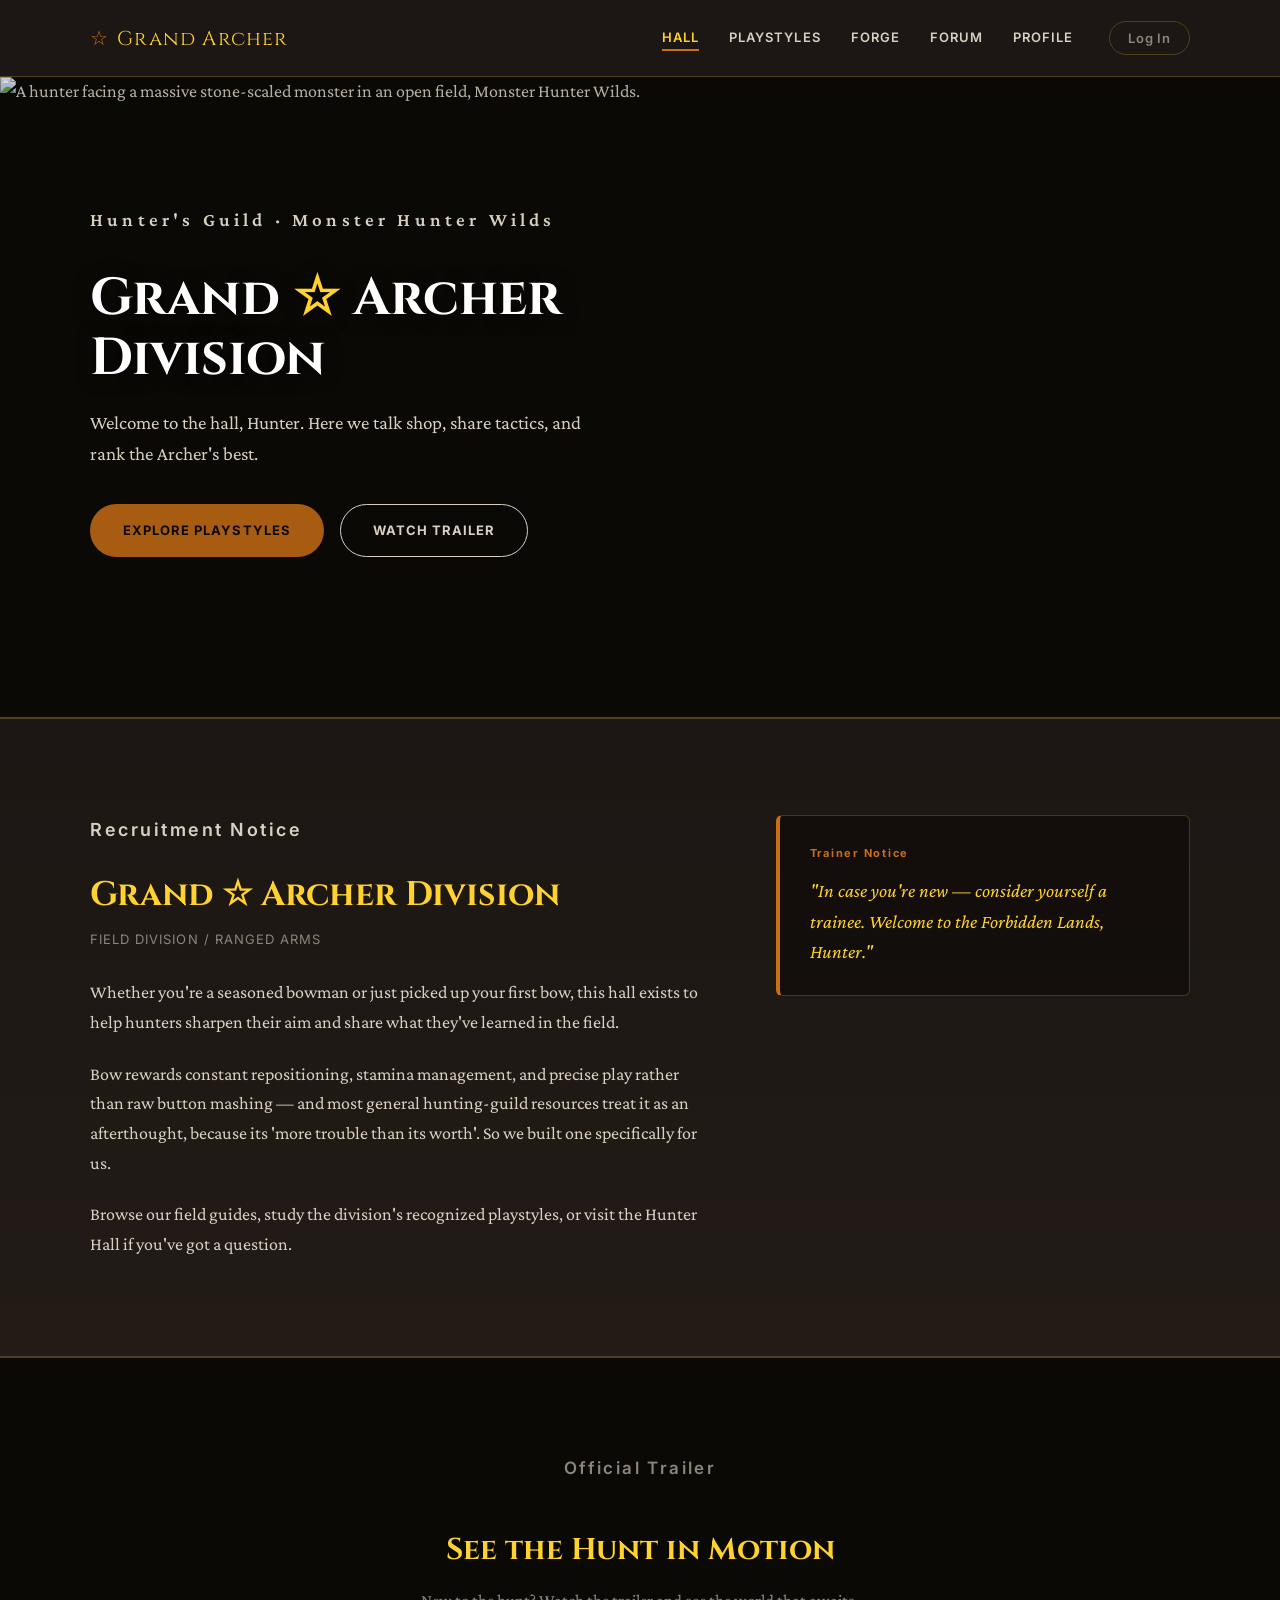
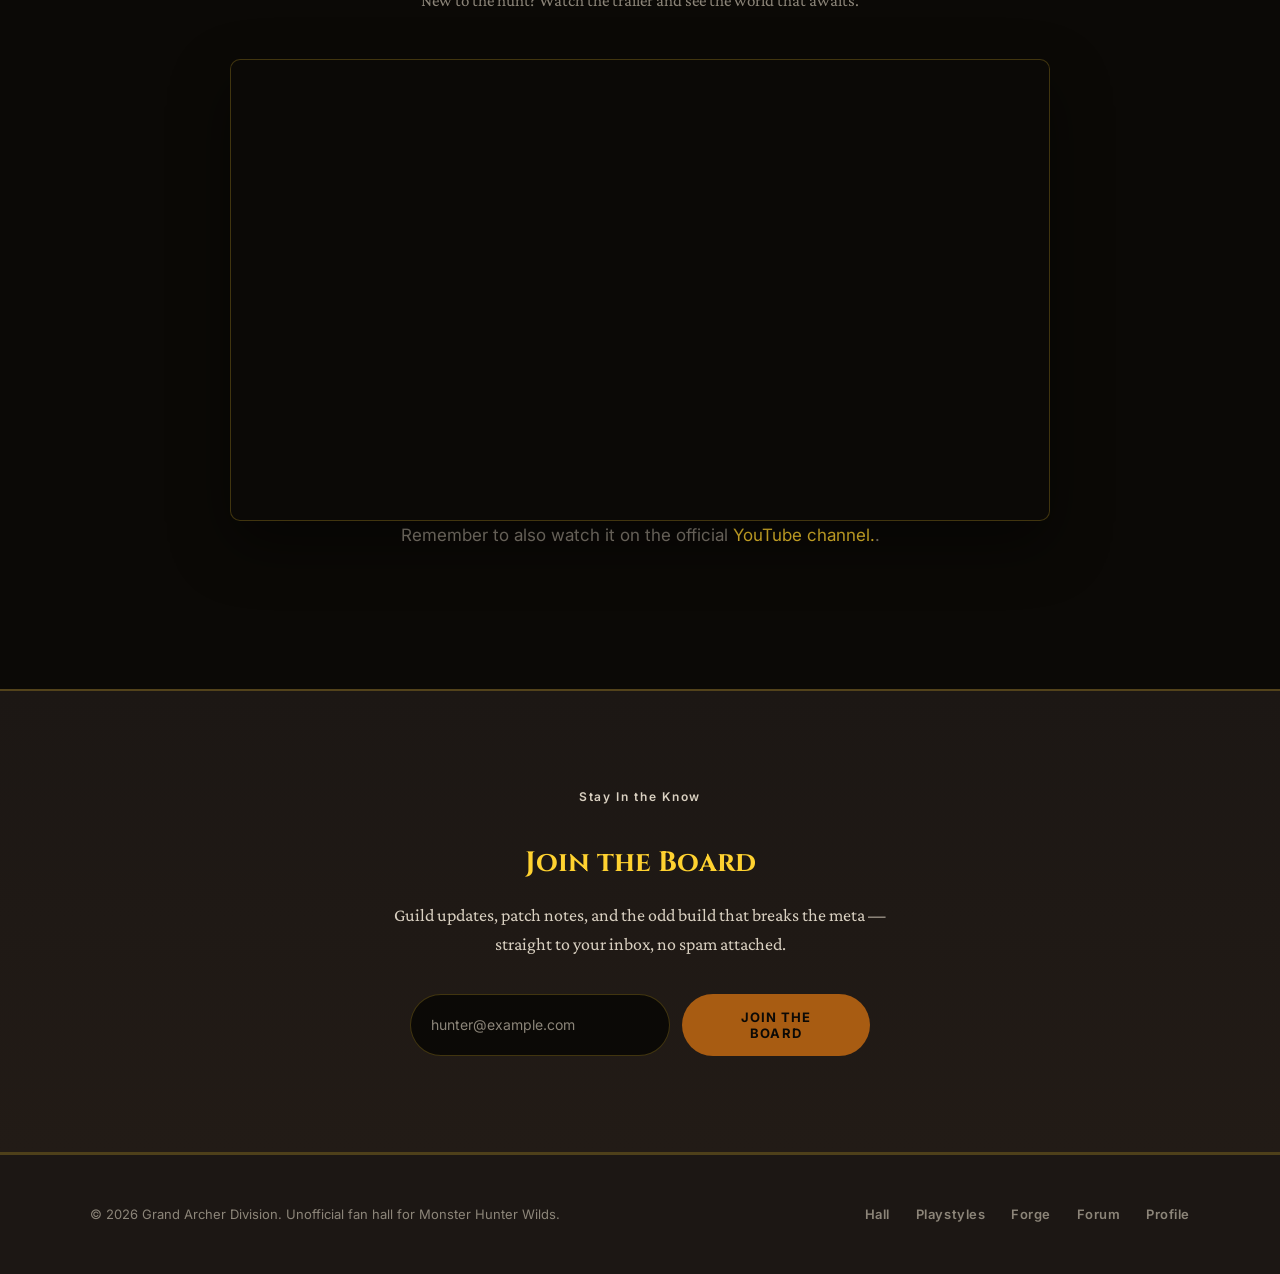
==== index.html @ 01933fce "Rename GrandArcher-Index.html to index.html" ====
<!DOCTYPE html>
<html lang="en">
<head>
<meta charset="UTF-8">
<meta name="viewport" content="width=device-width, initial-scale=1">
<title>Grand ☆ Archer Division — Missing? We don't do that here.</title>
<meta name="description" content="An unofficial hall for Bow users and ranged hunters in Monster Hunter Wilds — playstyles, builds, and a forum built around one weapon.">
<link rel="icon" type="image/svg+xml" href="Imgs/favicon.svg">
<meta name="referrer" content="strict-origin-when-cross-origin" />
<link rel="preconnect" href="https://fonts.googleapis.com">
<link rel="preconnect" href="https://fonts.gstatic.com" crossorigin>
<link href="https://fonts.googleapis.com/css2?family=Cinzel:wght@500;600&family=Crimson+Pro:ital,wght@0,400;0,500;1,400&family=Inter:wght@400;600;700&display=swap" rel="stylesheet">

<link rel="stylesheet" href="css/style.css">
</head>
<body>

<header class="site-header">
  <div class="wrap">
    <a href="GrandArcher-Index.html" class="wordmark"><span class="mark">☆</span> Grand Archer</a>
    <nav class="main-nav" aria-label="Primary">
      <ul>
        <li><a href="GrandArcher-Index.html" class="active">Hall</a></li>
        <li><a href="GrandArcher-Playstyles.html">Playstyles</a></li>
        <li><a href="GrandArcher-Forge.html">Forge</a></li>
        <li><a href="GrandArcher-Forum.html">Forum</a></li>
        <li><a href="GrandArcher-Profile.html">Profile</a></li>

      </ul>
      <a href="#" class="nav-login">Log In</a>
    </nav>
    <button class="nav-toggle" id="nav-toggle" type="button" aria-label="Toggle menu" aria-expanded="false">
      <span></span><span></span><span></span>
    </button>
  </div>
</header>

<main>

  <!-- Hero -->
  <section class="hero" aria-label="Welcome">
    <div class="hero-media">
      <img src="imgs/LandingHero.png" alt="A hunter facing a massive stone-scaled monster in an open field, Monster Hunter Wilds.">
    </div>
    <div class="hero-content">
      <div class="wrap">
        <p class="hero-eyebrow">Hunter's Guild &middot; Monster Hunter Wilds</p>
        <h1>Grand <span class="accent">☆</span> Archer Division</h1>
        <p>Welcome to the hall, Hunter. Here we talk shop, share tactics, and rank the Archer's best.</p>
        <div class="hero-actions">
          <a href="GrandArcher-Playstyles.html" class="btn btn-primary">Explore Playstyles</a>
          <a href="#trailer" class="btn btn-outline">Watch Trailer</a>
        </div>
      </div>
    </div>
  </section>

  <!-- Recruitment / About -->
  <section class="section-charcoal">
    <div class="wrap about-grid">
      <div>
        <p class="section-tag">Recruitment Notice</p>
        <h2>Grand ☆ Archer Division</h2>
        <p class="subtitle">Field Division / Ranged Arms</p>
        <p>Whether you're a seasoned bowman or just picked up your first bow, this hall exists to help hunters sharpen their aim and share what they've learned in the field.</p>
        <p>Bow rewards constant repositioning, stamina management, and precise play rather than raw button mashing — and most general hunting-guild resources treat it as an afterthought, because its 'more trouble than its worth'. So we built one specifically for us.</p>
        <p>Browse our field guides, study the division's recognized playstyles, or visit the Hunter Hall if you've got a question.</p>
      </div>
      <aside class="notice-card">
        <p class="notice-label">Trainer Notice</p>
        <blockquote>"In case you're new — consider yourself a trainee. Welcome to the Forbidden Lands, Hunter."</blockquote>
      </aside>
    </div>
  </section>

  <!-- Official Trailer -->
  <section class="trailer" id="trailer">
    <div class="wrap">
      <p class="section-tag">Official Trailer</p>
      <h2>See the Hunt in Motion</h2>
      <p>New to the hunt? Watch the trailer and see the world that awaits.</p>
      <div class="trailer-frame">
        <iframe class="trailer-frame__iframe" width="560" height="315" 
        src="https://www.youtube.com/embed/a_wNFT4j6qI?si=RevvcqaF2_ruIIYh" 
        title="YouTube video player" 
        frameborder="0" 
        allow="accelerometer; 
        autoplay; 
        clipboard-write; 
        encrypted-media; 
        gyroscope; 
        picture-in-picture; 
        web-share" 
        referrerpolicy="strict-origin-when-cross-origin" 
        allowfullscreen></iframe>
      </div>
      <p class="trailer-caption">Remember to also watch it on the official <a href="https://youtu.be/a_wNFT4j6qI" target="_blank" rel="noreferrer">YouTube channel.</a>.</p>
    </div>
  </section>

  <!-- Newsletter -->
  <section class="section-charcoal newsletter">
    <div class="wrap">
      <p class="section-tag">Stay In the Know</p>
      <h2>Join the Board</h2>
      <p>Guild updates, patch notes, and the odd build that breaks the meta — straight to your inbox, no spam attached.</p>
      <form class="newsletter-form" action="#" method="post">
        <label for="newsletter-email" class="visually-hidden">Email address</label>
        <input type="email" id="newsletter-email" name="email" placeholder="hunter@example.com" required>
        <button type="submit" class="btn btn-primary">Join the Board</button>
      </form>
    </div>
  </section>

</main>

<footer class="site-footer">
  <div class="wrap">
    <p>&copy; 2026 Grand Archer Division. Unofficial fan hall for Monster Hunter Wilds.</p>
    <ul class="footer-links">
      <li><a href="GrandArcher-Index.html">Hall</a></li>
      <li><a href="GrandArcher-Playstyles.html">Playstyles</a></li>
      <li><a href="GrandArcher-Forge.html">Forge</a></li>
      <li><a href="GrandArcher-Forum.html">Forum</a></li>
      <li><a href="GrandArcher-Profile.html">Profile</a></li>

    </ul>
  </div>
</footer>

<script src="js/auth.js"></script>
<script src="js/nav.js"></script>

</body>
</html>
---- css/style.css ----
/* Grand Archer Division — style.css Landing page, desktop viewport only. Palette + type per project style guide (Cinzel / Inter / Crimson Pro). */

:root {
  --void: #0B0906;
  --charcoal: #1C1714;
  --charcoal-soft: #221B16;
  --ember: #A85C12;
  --ember-bright: #C96F16;
  --gold: #FFD230;
  --parchment: #D9D0C1;
  --muted: #8C8579;
  --hairline: rgba(255, 210, 48, 0.22);

  --font-display: "Cinzel", serif;
  --font-ui: "Inter", sans-serif;
  --font-body: "Crimson Pro", serif;

  --page-max: 1180px;
}

* { box-sizing: border-box; }

html { scroll-behavior: smooth; }

body {
  margin: 0;
  background: var(--void);
  color: var(--parchment);
  font-family: var(--font-body);
  font-size: 18px;
  line-height: 1.65;
}

img { max-width: 100%; display: block; }

a {
  color: var(--gold);
  text-decoration: none;
}

.wrap {
  max-width: var(--page-max);
  margin: 0 auto;
  padding: 0 40px;
}

/* Keyboard focus visibility, kept consistent across interactive elements */
a:focus-visible,
button:focus-visible,
input:focus-visible {
  outline: 2px solid var(--gold);
  outline-offset: 3px;
}

/* Screen-reader-only text: visually hidden but still announced */
.visually-hidden {
  position: absolute;
  width: 1px;
  height: 1px;
  overflow: hidden;
  clip: rect(0 0 0 0);
}

/* Header / persistent navigation Uses the same charcoal as the footer per reviewer feedback, instead of a header/footer color mismatch. */
.site-header {
  position: sticky;
  top: 0;
  z-index: 50;
  background: var(--charcoal);
  border-bottom: 1px solid var(--hairline);
}

.site-header .wrap {
  height: 76px;
  display: flex;
  align-items: center;
  justify-content: space-between;
}

.wordmark {
  font-family: var(--font-display);
  font-size: 20px;
  letter-spacing: 0.06em;
  color: var(--gold);
  display: flex;
  align-items: center;
  gap: 8px;
}

.wordmark .mark { color: var(--ember-bright); }

.main-nav {
  display: flex;
  align-items: center;
  gap: 36px;
}

.main-nav ul {
  list-style: none;
  display: flex;
  gap: 30px;
  margin: 0;
  padding: 0;
  font-family: var(--font-ui);
  font-size: 13px;
  font-weight: 600;
  letter-spacing: 0.08em;
  text-transform: uppercase;
}

.main-nav a {
  color: var(--parchment);
  position: relative;
  padding-bottom: 4px;
}

.main-nav a:hover { color: var(--gold); }

.main-nav a.active {
  color: var(--gold);
  border-bottom: 2px solid var(--ember-bright);
}

.nav-login {
  display: inline-flex;
  align-items: center;
  gap: 8px;
  background: transparent;
  font-family: var(--font-ui);
  font-size: 13px;
  font-weight: 600;
  letter-spacing: 0.06em;
  color: var(--muted);
  border: 1px solid var(--hairline);
  padding: 8px 18px;
  border-radius: 999px;
  cursor: pointer;
}

.nav-login:hover {
  color: var(--gold);
  border-color: var(--gold);
}

/* Hamburger toggle, hidden until the mobile breakpoint turns it on */
.nav-toggle {
  display: none;
  flex-direction: column;
  justify-content: center;
  gap: 5px;
  width: 34px;
  height: 34px;
  background: transparent;
  border: none;
  padding: 0;
  cursor: pointer;
}

.nav-toggle span {
  display: block;
  width: 100%;
  height: 2px;
  background: var(--parchment);
  border-radius: 2px;
  transition: transform 0.15s ease, opacity 0.15s ease;
}

.nav-toggle.open span:nth-child(1) { transform: translateY(7px) rotate(45deg); }
.nav-toggle.open span:nth-child(2) { opacity: 0; }
.nav-toggle.open span:nth-child(3) { transform: translateY(-7px) rotate(-45deg); }

/* Buttons */
.btn {
  display: inline-block;
  font-family: var(--font-ui);
  font-size: 13px;
  font-weight: 700;
  letter-spacing: 0.08em;
  text-transform: uppercase;
  padding: 15px 32px;
  border-radius: 999px;
  border: 1px solid transparent;
  cursor: pointer;
  transition: transform 0.15s ease, background 0.15s ease, border-color 0.15s ease;
}

.btn-primary {
  background: var(--ember);
  color: var(--void);
  box-shadow: 0 0 0 rgba(201, 111, 22, 0);
}

.btn-primary:hover {
  background: var(--ember-bright);
  box-shadow: 0 6px 22px rgba(201, 111, 22, 0.35);
  transform: translateY(-1px);
}

.btn-outline {
  background: transparent;
  border-color: var(--parchment);
  color: var(--parchment);
}

.btn-outline:hover {
  border-color: var(--gold);
  color: var(--gold);
}

/* Hero */
.hero {
  position: relative;
  height: 640px;
  display: flex;
  align-items: flex-end;
  overflow: hidden;
  background: var(--void);
}

.hero-media {
  position: absolute;
  inset: 0;
}

.hero-media img {
  width: 100%;
  height: 100%;
  object-fit: cover;
}

/* Gradient runs flush from the image's own bottom edge into the page background, so the fade never looks clipped or offset. */
.hero-media::after {
  content: "";
  position: absolute;
  inset: 0;
  background: linear-gradient(
    to bottom,
    rgba(11, 9, 6, 0.15) 0%,
    rgba(11, 9, 6, 0.55) 55%,
    var(--void) 100%
  );
}

.hero-content {
  position: relative;
  z-index: 2;
  padding-bottom: 64px;
  width: 100%;
}

.hero-eyebrow {
  font-family: var(--font-ui);
  font-size: 12px;
  font-weight: 600;
  letter-spacing: 0.22em;
  color: var(--gold);
  margin: 0 0 14px;
}

.hero h1 {
  font-family: var(--font-display);
  font-size: 52px;
  line-height: 1.15;
  color: #fff;
  margin: 0 0 18px;
  max-width: 14ch;
  text-shadow: 0 2px 18px rgba(0,0,0,0.5);
}

.hero h1 .accent { color: var(--gold); }

.hero p {
  font-family: var(--font-body);
  font-size: 19px;
  color: var(--parchment);
  max-width: 46ch;
  margin: 0 0 34px;
}

.hero-actions { display: flex; gap: 16px; }

/* Section rhythm Alternating charcoal / void backgrounds give each section its own depth instead of one flat black field, per reviewer feedback. */
section { padding: 96px 0; }

.section-charcoal {
  background: linear-gradient(180deg, var(--charcoal) 0%, var(--charcoal-soft) 100%);
  border-top: 2px solid var(--hairline);
  border-bottom: 2px solid var(--hairline);
}

.section-tag {
  font-family: var(--font-ui);
  font-size: 12px;
  font-weight: 600;
  letter-spacing: 0.14em;
  color: var(--ember-bright);
  margin: 0 0 10px;
}

/* Recruitment / about section */
.about-grid {
  display: grid;
  grid-template-columns: 1.5fr 1fr;
  gap: 64px;
  align-items: start;
}

.about-grid h2 {
  font-family: var(--font-display);
  font-size: 34px;
  color: var(--gold);
  margin: 0 0 6px;
}

.about-grid .subtitle {
  font-family: var(--font-ui);
  font-size: 13px;
  letter-spacing: 0.08em;
  text-transform: uppercase;
  color: var(--muted);
  margin: 0 0 28px;
}

.about-grid p {
  margin: 0 0 22px;
  color: var(--parchment);
  font-size: 18px;
}

.about-grid p:last-child { margin-bottom: 0; }

.notice-card {
  background: rgba(11, 9, 6, 0.55);
  border: 1px solid var(--hairline);
  border-left: 4px solid var(--ember-bright);
  border-radius: 6px;
  padding: 28px 30px;
}

.notice-card .notice-label {
  font-family: var(--font-ui);
  font-size: 11px;
  font-weight: 700;
  letter-spacing: 0.16em;
  color: var(--ember-bright);
  margin: 0 0 14px;
}

.notice-card blockquote {
  font-family: var(--font-body);
  font-style: italic;
  font-size: 19px;
  color: var(--gold);
  margin: 0;
  line-height: 1.6;
}

/* Trailer section */
.trailer {
  text-align: center;
}

.trailer h2 {
  font-family: var(--font-display);
  font-size: 30px;
  color: var(--gold);
  margin: 0 0 12px;
}

.trailer > .wrap > p {
  max-width: 56ch;
  margin: 0 auto 44px;
  color: var(--muted);
  font-size: 17px;
}

.trailer-frame {
  position: relative;
  max-width: 820px;
  margin: 0 auto;
  aspect-ratio: 16 / 9;
  border-radius: 10px;
  overflow: hidden;
  border: 1px solid var(--hairline);
  box-shadow: 0 24px 60px rgba(0, 0, 0, 0.45);
  background: var(--void);
}

.trailer-frame__iframe {
  position: absolute;
  inset: 0;
  width: 100%;
  height: 100%;
  border: 0;
}

.trailer-caption {
  margin-top: 18px;
  font-family: var(--font-ui);
  font-size: 13px;
  color: var(--muted);
}

/* Newsletter / "Stay in the Know" */
.newsletter { text-align: center; }

.newsletter h2 {
  font-family: var(--font-display);
  font-size: 28px;
  color: var(--gold);
  margin: 0 0 14px;
}

.newsletter p {
  max-width: 52ch;
  margin: 0 auto 34px;
  color: var(--parchment);
}

.newsletter-form {
  display: flex;
  justify-content: center;
  gap: 12px;
  max-width: 460px;
  margin: 0 auto;
}

.newsletter-form label {
  /* see .visually-hidden */
}

.newsletter-form input[type="email"] {
  flex: 1;
  background: var(--void);
  border: 1px solid var(--hairline);
  border-radius: 999px;
  padding: 14px 20px;
  color: var(--parchment);
  font-family: var(--font-ui);
  font-size: 14px;
}

.newsletter-form input[type="email"]::placeholder { color: var(--muted); }

.newsletter-form .btn { border: none; }

/* Sub-page hero (shorter than the landing hero, no CTA row) */
.page-hero {
  position: relative;
  height: 380px;
  display: flex;
  align-items: flex-end;
  overflow: hidden;
  background: var(--void);
}

.page-hero .hero-media { position: absolute; inset: 0; }
.page-hero .hero-media img { width: 100%; height: 100%; object-fit: cover; }

.page-hero .hero-media::after {
  content: "";
  position: absolute;
  inset: 0;
  background: linear-gradient(
    to bottom,
    rgba(11, 9, 6, 0.2) 0%,
    rgba(11, 9, 6, 0.6) 60%,
    var(--void) 100%
  );
}

.page-hero .hero-content { position: relative; z-index: 2; padding-bottom: 48px; width: 100%; }
.page-hero h1 { font-size: 42px; max-width: none; margin-bottom: 10px; }
.page-hero p { margin-bottom: 0; }

/* Page intro (short lede under a sub-page hero) */
.page-intro { padding-bottom: 64px; }
.page-intro .wrap { max-width: 780px; text-align: center; }
.page-intro h2 {
  font-family: var(--font-display);
  font-size: 30px;
  color: var(--gold);
  margin: 0 0 18px;
}
.page-intro p { color: var(--parchment); font-size: 18px; margin: 0; }

/* Playstyle entries */
.playstyle {
  padding: 72px 0;
  border-top: 1px solid var(--hairline);
}

.playstyle .wrap {
  display: grid;
  grid-template-columns: 1fr;
  gap: 28px;
}

.playstyle.has-image .wrap {
  grid-template-columns: 1fr 0.9fr;
  gap: 56px;
  align-items: center;
}

.playstyle.has-image.img-left .wrap {
  grid-template-columns: 0.9fr 1fr;
}

.playstyle-figure img {
  border-radius: 8px;
  border: 1px solid var(--hairline);
  box-shadow: 0 20px 46px rgba(0, 0, 0, 0.4);
}

.playstyle-number {
  font-family: var(--font-ui);
  font-size: 12px;
  font-weight: 600;
  letter-spacing: 0.18em;
  color: var(--ember-bright);
  margin: 0 0 10px;
}

.playstyle-heading {
  display: flex;
  align-items: baseline;
  gap: 18px;
  flex-wrap: wrap;
  margin-bottom: 16px;
}

.playstyle h3 {
  font-family: var(--font-display);
  font-size: 28px;
  color: var(--gold);
  margin: 0;
}

.stars {
  font-size: 15px;
  letter-spacing: 2px;
  color: var(--muted);
}

.stars .filled { color: var(--gold); }

.playstyle-meta {
  display: flex;
  gap: 26px;
  font-family: var(--font-ui);
  font-size: 12px;
  letter-spacing: 0.06em;
  text-transform: uppercase;
  color: var(--muted);
  margin: 0 0 18px;
}

.playstyle-meta strong {
  color: var(--parchment);
  font-weight: 600;
}

.playstyle p.desc {
  font-size: 18px;
  color: var(--parchment);
  margin: 0 0 22px;
  max-width: 62ch;
}

.tag-row { display: flex; gap: 10px; flex-wrap: wrap; }

.tag {
  font-family: var(--font-ui);
  font-size: 11px;
  font-weight: 600;
  letter-spacing: 0.06em;
  text-transform: uppercase;
  color: var(--parchment);
  border: 1px solid var(--hairline);
  border-radius: 999px;
  padding: 6px 14px;
}

/* Forge / Builds page */
.build-block {
  padding: 76px 0;
  border-top: 1px solid var(--hairline);
}

.build-header {
  display: flex;
  align-items: baseline;
  gap: 20px;
  flex-wrap: wrap;
  margin-bottom: 8px;
}

.build-header h3 {
  font-family: var(--font-display);
  font-size: 30px;
  color: var(--gold);
  margin: 0;
}

.build-weapon {
  font-family: var(--font-ui);
  font-size: 13px;
  letter-spacing: 0.04em;
  color: var(--muted);
  margin: 0 0 40px;
}

.build-weapon strong { color: var(--parchment); font-weight: 600; }

.build-gallery {
  display: grid;
  grid-template-columns: repeat(3, 1fr);
  gap: 24px;
  margin-bottom: 40px;
}

.build-card {
  background: rgba(11, 9, 6, 0.4);
  border: 1px solid var(--hairline);
  border-radius: 8px;
  padding: 16px;
  text-align: center;
}

.build-card .build-card-label {
  font-family: var(--font-ui);
  font-size: 11px;
  font-weight: 700;
  letter-spacing: 0.14em;
  text-transform: uppercase;
  color: var(--ember-bright);
  margin: 0 0 14px;
}

.build-card img {
  width: 100%;
  height: 340px;
  object-fit: contain;
  border-radius: 4px;
  margin: 0 auto;
}

.build-desc {
  max-width: 74ch;
}

.build-desc .desc-label {
  font-family: var(--font-ui);
  font-size: 11px;
  font-weight: 700;
  letter-spacing: 0.14em;
  text-transform: uppercase;
  color: var(--ember-bright);
  margin: 0 0 12px;
}

.build-desc p {
  font-size: 18px;
  color: var(--parchment);
  margin: 0;
}
/* Comparison table */
.comparison { text-align: center; }

.comparison h2 {
  font-family: var(--font-display);
  font-size: 28px;
  color: var(--gold);
  margin: 0 0 40px;
}

.comparison table {
  width: 100%;
  border-collapse: collapse;
  text-align: left;
  font-family: var(--font-ui);
}

.comparison caption { display: none; }

.comparison th,
.comparison td {
  padding: 18px 22px;
  border-bottom: 1px solid var(--hairline);
}

.comparison thead th {
  font-size: 11px;
  letter-spacing: 0.1em;
  text-transform: uppercase;
  color: var(--ember-bright);
  border-bottom: 2px solid var(--hairline);
}

.comparison tbody td {
  font-size: 16px;
  color: var(--parchment);
}

.comparison tbody td:first-child {
  font-family: var(--font-display);
  color: var(--gold);
  font-size: 17px;
}

.comparison tbody tr:last-child td { border-bottom: none; }
/* Forum page */
.forum-section { padding: 56px 0; }

.forum-toolbar {
  display: flex;
  gap: 16px;
  margin-bottom: 24px;
}

.forum-toolbar input[type="text"] {
  flex: 1;
  background: var(--charcoal);
  border: 1px solid var(--hairline);
  border-radius: 999px;
  padding: 14px 22px;
  color: var(--parchment);
  font-family: var(--font-ui);
  font-size: 14px;
}

.forum-toolbar input[type="text"]::placeholder { color: var(--muted); }

.forum-toolbar .btn { white-space: nowrap; }

.demo-notice {
  background: rgba(11, 9, 6, 0.55);
  border: 1px solid var(--hairline);
  border-left: 4px solid var(--ember-bright);
  border-radius: 6px;
  padding: 18px 24px;
  display: flex;
  justify-content: space-between;
  align-items: center;
  gap: 24px;
  flex-wrap: wrap;
  margin-top: 18px;
}

.demo-notice p {
  margin: 0;
  font-size: 13px;
  color: var(--muted);
  max-width: 62ch;
}

.demo-notice strong { color: var(--parchment); }

.btn-small {
  font-family: var(--font-ui);
  font-size: 12px;
  font-weight: 700;
  letter-spacing: 0.06em;
  text-transform: uppercase;
  padding: 10px 20px;
  border-radius: 999px;
  border: 1px solid var(--hairline);
  background: transparent;
  color: var(--parchment);
  cursor: pointer;
  white-space: nowrap;
}

.btn-small:hover { border-color: var(--gold); color: var(--gold); }

/* Identity bar */
.identity-bar {
  display: flex;
  align-items: center;
  gap: 18px;
  flex-wrap: wrap;
  background: var(--charcoal);
  border: 1px solid var(--hairline);
  border-radius: 10px;
  padding: 16px 24px;
  margin-top: 18px;
}

.identity-bar .identity-group {
  display: flex;
  align-items: center;
  gap: 10px;
  font-family: var(--font-ui);
  font-size: 13px;
  color: var(--muted);
}

.identity-bar select,
.identity-bar input[type="text"] {
  background: var(--void);
  border: 1px solid var(--hairline);
  border-radius: 999px;
  padding: 9px 16px;
  color: var(--parchment);
  font-family: var(--font-ui);
  font-size: 13px;
}

.identity-bar form {
  display: flex;
  gap: 8px;
  align-items: center;
  margin-left: auto;
}

.role-badge {
  font-family: var(--font-ui);
  font-size: 10px;
  font-weight: 700;
  letter-spacing: 0.08em;
  text-transform: uppercase;
  padding: 3px 10px;
  border-radius: 999px;
  border: 1px solid var(--hairline);
}

.role-badge.founder { color: var(--gold); border-color: var(--gold); }
.role-badge.moderator { color: var(--ember-bright); border-color: var(--ember-bright); }
.role-badge.member { color: var(--muted); }

/* Collapsible "Ask a Question" form */
.new-post-wrapper {
  display: none;
  margin-top: 24px;
}

.new-post-wrapper.open { display: block; }

.new-post {
  background: var(--charcoal);
  border: 1px solid var(--hairline);
  border-radius: 10px;
  padding: 28px;
}

.new-post h2 {
  font-family: var(--font-display);
  font-size: 20px;
  color: var(--gold);
  margin: 0 0 18px;
}

.new-post label {
  display: block;
  font-family: var(--font-ui);
  font-size: 12px;
  letter-spacing: 0.06em;
  text-transform: uppercase;
  color: var(--muted);
  margin: 0 0 8px;
}

.new-post .field-hint {
  text-transform: none;
  letter-spacing: 0;
  font-size: 11px;
  color: var(--muted);
}

.new-post input[type="text"],
.new-post textarea {
  width: 100%;
  background: var(--void);
  border: 1px solid var(--hairline);
  border-radius: 6px;
  padding: 12px 16px;
  color: var(--parchment);
  font-family: var(--font-body);
  font-size: 16px;
  margin-bottom: 18px;
  resize: vertical;
}

.new-post textarea { min-height: 100px; }

/* Section headings within the forum */
.forum-section h2.forum-heading {
  font-family: var(--font-display);
  font-size: 22px;
  color: var(--gold);
  margin: 48px 0 20px;
}

.forum-section h2.forum-heading:first-of-type { margin-top: 0; }

/* Post / thread cards */
.thread-list { list-style: none; margin: 0; padding: 0; display: flex; flex-direction: column; gap: 18px; }

.thread-card {
  background: var(--charcoal);
  border: 1px solid var(--hairline);
  border-radius: 8px;
  padding: 22px 26px;
  scroll-margin-top: 100px;
}

.thread-card.pinned {
  border: 1px solid var(--ember-bright);
  background: rgba(168, 92, 18, 0.08);
}

.pinned-banner {
  font-family: var(--font-ui);
  font-size: 11px;
  font-weight: 700;
  letter-spacing: 0.1em;
  text-transform: uppercase;
  color: var(--ember-bright);
  margin: 0 0 12px;
}

.thread-top {
  display: flex;
  justify-content: space-between;
  align-items: flex-start;
  gap: 20px;
}

.thread-card h3 {
  font-family: var(--font-display);
  font-size: 19px;
  color: var(--gold);
  margin: 0 0 8px;
}

.thread-card .thread-body {
  color: var(--parchment);
  font-size: 15px;
  margin: 0 0 12px;
}

.tag-pills { display: flex; gap: 8px; flex-wrap: wrap; margin-bottom: 12px; }

.tag-pill {
  font-family: var(--font-ui);
  font-size: 10px;
  font-weight: 600;
  letter-spacing: 0.05em;
  text-transform: uppercase;
  color: var(--muted);
  background: rgba(255, 255, 255, 0.04);
  border: 1px solid var(--hairline);
  border-radius: 999px;
  padding: 4px 12px;
}

.thread-meta {
  font-family: var(--font-ui);
  font-size: 12px;
  color: var(--muted);
  margin: 0;
}

.thread-meta .anon,
.reply-meta .anon { font-style: italic; }

/* Votes */
.vote-group {
  display: flex;
  flex-direction: column;
  gap: 6px;
  flex-shrink: 0;
}

.vote-btn {
  font-family: var(--font-ui);
  font-size: 12px;
  font-weight: 600;
  color: var(--muted);
  background: transparent;
  border: 1px solid var(--hairline);
  border-radius: 999px;
  padding: 6px 12px;
  cursor: pointer;
  min-width: 56px;
}

.vote-btn:hover { border-color: var(--gold); color: var(--gold); }
.vote-btn.active.like-btn { color: var(--gold); border-color: var(--gold); }
.vote-btn.active.dislike-btn { color: var(--ember-bright); border-color: var(--ember-bright); }

.thread-actions {
  display: flex;
  gap: 10px;
  flex-wrap: wrap;
  margin-top: 16px;
}

.replies {
  list-style: none;
  margin: 18px 0 0;
  padding: 16px 0 0;
  border-top: 1px solid var(--hairline);
  display: flex;
  flex-direction: column;
  gap: 12px;
}

.replies li {
  font-size: 14px;
  color: var(--parchment);
  padding-left: 18px;
  border-left: 2px solid var(--hairline);
}

.replies .reply-meta {
  display: block;
  font-family: var(--font-ui);
  font-size: 11px;
  color: var(--muted);
  margin-bottom: 4px;
}

.reply-bar {
  display: flex;
  gap: 10px;
  margin-top: 16px;
}

.reply-bar input[type="text"] {
  flex: 1;
  background: var(--void);
  border: 1px solid var(--hairline);
  border-radius: 6px;
  padding: 10px 14px;
  color: var(--parchment);
  font-family: var(--font-body);
  font-size: 14px;
}

.empty-state {
  color: var(--muted);
  font-style: italic;
  font-size: 15px;
}

@keyframes highlightFlash {
  0%, 100% { box-shadow: none; }
  20%, 60% { box-shadow: 0 0 0 3px var(--gold); }
}

.thread-card.highlight-flash { animation: highlightFlash 2.2s ease; }

/* Footer Matches the header's charcoal panel per reviewer feedback. */
.site-footer {
  background: var(--charcoal);
  border-top: 1px solid var(--hairline);
  padding: 36px 0;
}

.site-footer .wrap {
  display: flex;
  align-items: center;
  justify-content: space-between;
  font-family: var(--font-ui);
  font-size: 13px;
  color: var(--muted);
}

.footer-links {
  display: flex;
  gap: 26px;
  list-style: none;
  margin: 0;
  padding: 0;
}

.footer-links a {
  color: var(--muted);
  font-weight: 600;
  letter-spacing: 0.04em;
}

.footer-links a:hover { color: var(--gold); }
/* Nav login / account dropdown auth.js swaps the plain <a class="nav-login"> for a <button> of the same class (styles above already cover both), wrapped in this positioned container so the panel can hang directly beneath it. */
.nav-auth { position: relative; }

.nav-login--user { padding: 6px 16px 6px 6px; }

.nav-avatar {
  display: inline-flex;
  align-items: center;
  justify-content: center;
  width: 24px;
  height: 24px;
  border-radius: 50%;
  background: var(--ember);
  color: var(--void);
  font-family: var(--font-display);
  font-size: 12px;
  font-weight: 700;
  flex-shrink: 0;
}

.login-dropdown {
  position: absolute;
  top: calc(100% + 12px);
  right: 0;
  width: 280px;
  background: var(--charcoal);
  border: 1px solid var(--hairline);
  border-radius: 10px;
  padding: 20px;
  box-shadow: 0 20px 50px rgba(0, 0, 0, 0.5);
  z-index: 60;
  text-align: left;
}

.auth-tabs {
  display: flex;
  gap: 8px;
  margin-bottom: 16px;
}

.auth-tab {
  flex: 1;
  background: transparent;
  border: 1px solid var(--hairline);
  border-radius: 999px;
  padding: 8px 0;
  font-family: var(--font-ui);
  font-size: 12px;
  font-weight: 600;
  letter-spacing: 0.05em;
  text-transform: uppercase;
  color: var(--muted);
  cursor: pointer;
}

.auth-tab.active { color: var(--gold); border-color: var(--gold); }

.auth-form { display: flex; flex-direction: column; gap: 10px; }
.auth-form[hidden] { display: none; }

.auth-form select,
.auth-form input[type="text"] {
  background: var(--void);
  border: 1px solid var(--hairline);
  border-radius: 999px;
  padding: 10px 16px;
  color: var(--parchment);
  font-family: var(--font-ui);
  font-size: 13px;
  width: 100%;
}

.btn-small-full {
  width: 100%;
  padding: 12px 0;
  font-size: 12px;
  border: none;
}

.auth-error {
  color: var(--ember-bright);
  font-size: 12px;
  margin: 0;
}

.auth-fineprint {
  font-size: 11px;
  color: var(--muted);
  margin: 14px 0 0;
  line-height: 1.5;
}

.auth-user-info {
  display: flex;
  align-items: center;
  gap: 12px;
  margin-bottom: 14px;
}

.auth-user-info .nav-avatar { width: 36px; height: 36px; font-size: 15px; }

.auth-user-name {
  margin: 0 0 4px;
  font-family: var(--font-display);
  color: var(--gold);
  font-size: 15px;
}

.auth-menu-link {
  display: block;
  width: 100%;
  text-align: left;
  background: none;
  border: none;
  border-top: 1px solid var(--hairline);
  padding: 10px 2px 0;
  margin-top: 10px;
  font-family: var(--font-ui);
  font-size: 13px;
  color: var(--parchment);
  cursor: pointer;
}

.auth-menu-link:hover { color: var(--gold); }

/* Profile page */
.profile-hero {
  background: linear-gradient(160deg, var(--charcoal) 0%, var(--charcoal-soft) 55%, var(--void) 100%);
  border-bottom: 2px solid var(--hairline);
  padding: 72px 0 56px;
}

.profile-hero h1 {
  font-family: var(--font-display);
  font-size: 44px;
  color: var(--gold);
  margin: 0;
}

.profile-section { padding: 64px 0; }

.profile-layout {
  display: grid;
  grid-template-columns: 260px 1fr;
  gap: 40px;
  align-items: start;
}

/* Sidebar */
.profile-sidebar {
  background: var(--charcoal);
  border: 1px solid var(--hairline);
  border-radius: 10px;
  padding: 32px 24px;
  text-align: center;
}

.profile-avatar-circle {
  width: 110px;
  height: 110px;
  margin: 0 auto 18px;
  border-radius: 50%;
  border: 3px solid var(--ember);
  background: var(--charcoal-soft);
  display: flex;
  align-items: center;
  justify-content: center;
  overflow: hidden;
}

.profile-avatar-circle img {
  width: 100%;
  height: 100%;
  object-fit: cover;
}

.avatar-default-icon {
  width: 48px;
  height: 48px;
  color: var(--ember);
}

.avatar-error {
  color: var(--ember-bright);
  font-size: 11px;
  margin: 0 0 10px;
}
.avatar-error[hidden] { display: none; }

.profile-name {
  font-family: var(--font-display);
  font-size: 22px;
  color: var(--gold);
  margin: 0 0 4px;
}

.profile-hr-line {
  font-family: var(--font-ui);
  font-size: 12px;
  letter-spacing: 0.04em;
  color: var(--ember-bright);
  margin: 0 0 22px;
}

.profile-favored-block {
  padding-top: 18px;
  border-top: 1px solid var(--hairline);
  margin-bottom: 22px;
}

.favored-label {
  font-family: var(--font-ui);
  font-size: 11px;
  font-weight: 600;
  letter-spacing: 0.08em;
  text-transform: uppercase;
  color: var(--muted);
  margin: 0 0 8px;
}

.favored-value {
  font-family: var(--font-display);
  font-size: 16px;
  color: var(--gold);
  margin: 0;
}

.favored-select {
  width: 100%;
  background: var(--void);
  border: 1px solid var(--hairline);
  border-radius: 999px;
  padding: 9px 14px;
  color: var(--parchment);
  font-family: var(--font-ui);
  font-size: 13px;
}

.profile-sidebar-actions {
  display: flex;
  flex-direction: column;
  gap: 10px;
}

.profile-sidebar-actions .btn,
.profile-sidebar-actions .btn-small { width: 100%; }

/* Main content */
.profile-main .section-tag { margin-top: 40px; }
.profile-main .section-tag:first-child { margin-top: 0; }

.about-box {
  background: var(--charcoal);
  border: 1px solid var(--hairline);
  border-radius: 8px;
  padding: 20px 24px;
  color: var(--parchment);
  font-size: 16px;
  line-height: 1.6;
}

.about-textarea {
  width: 100%;
  min-height: 110px;
  background: var(--void);
  border: 1px solid var(--hairline);
  border-radius: 8px;
  padding: 16px 20px;
  color: var(--parchment);
  font-family: var(--font-body);
  font-size: 16px;
  resize: vertical;
}

.profile-stats {
  display: grid;
  grid-template-columns: repeat(4, 1fr);
  gap: 20px;
}

.stat {
  text-align: center;
  background: rgba(11, 9, 6, 0.4);
  border: 1px solid var(--hairline);
  border-radius: 8px;
  padding: 18px 10px;
}

.stat-value {
  display: block;
  font-family: var(--font-display);
  font-size: 26px;
  color: var(--gold);
  margin-bottom: 4px;
}

.stat-label {
  display: block;
  font-family: var(--font-ui);
  font-size: 11px;
  letter-spacing: 0.06em;
  text-transform: uppercase;
  color: var(--muted);
}

.posts-list {
  list-style: none;
  margin: 0;
  padding: 0;
  background: var(--charcoal);
  border: 1px solid var(--hairline);
  border-radius: 8px;
}

.post-row {
  display: flex;
  align-items: center;
  justify-content: space-between;
  gap: 16px;
  padding: 16px 22px;
  border-bottom: 1px solid var(--hairline);
}

.post-row:last-child { border-bottom: none; }

.post-row-title {
  color: var(--parchment);
  font-size: 15px;
}

.post-row-title:hover { color: var(--gold); }

.post-row-likes {
  flex-shrink: 0;
  font-family: var(--font-ui);
  font-size: 13px;
  color: var(--muted);
}

/* Logged-out state */
.profile-guest {
  max-width: 460px;
  margin: 0 auto;
  text-align: center;
  background: var(--charcoal);
  border: 1px solid var(--hairline);
  border-radius: 10px;
  padding: 44px 40px;
}

.profile-guest h2 {
  font-family: var(--font-display);
  font-size: 26px;
  color: var(--gold);
  margin: 0 0 14px;
}

.profile-guest p {
  color: var(--parchment);
  font-size: 15px;
  margin: 0 0 26px;
}

.profile-guest .auth-tabs,
.profile-guest .auth-form { text-align: left; }

.profile-auth-form .btn { width: 100%; }
/* Tablet viewport, roughly 768–1024px. Mobile-specific rules (hamburger nav, single-column everything) come later and will override these where needed. */
@media (max-width: 1024px) {

  .wrap { padding: 0 28px; }

  section { padding: 64px 0; }

  /* tighter header so five nav links + the login pill still fit on one line */
  .main-nav { gap: 22px; }
  .main-nav ul { gap: 18px; }

  /* landing hero */
  .hero { height: 480px; }
  .hero h1 { font-size: 38px; }
  .hero p { font-size: 17px; }
  .hero-actions { flex-wrap: wrap; }

  /* shared sub-page hero (Playstyles, Forge, Forum, Profile) */
  .page-hero { height: 300px; }
  .page-hero h1 { font-size: 34px; }
  .page-intro { padding-bottom: 48px; }

  /* recruitment section drops to one column, notice card falls below the text */
  .about-grid { grid-template-columns: 1fr; gap: 36px; }
  .about-grid h2 { font-size: 28px; }

  .trailer h2 { font-size: 26px; }
  .newsletter h2 { font-size: 24px; }

  /* playstyle image/text pairs stay side by side, just tighter */
  .playstyle { padding: 56px 0; }
  .playstyle.has-image .wrap,
  .playstyle.has-image.img-left .wrap {
    grid-template-columns: 1fr 1fr;
    gap: 32px;
  }
  .playstyle h3 { font-size: 24px; }

  /* forge build gallery drops from 3 columns to 2 */
  .build-block { padding: 56px 0; }
  .build-header h3 { font-size: 26px; }
  .build-gallery { grid-template-columns: repeat(2, 1fr); }
  .build-card img { height: 260px; }

  .comparison h2 { font-size: 24px; }
  .comparison th, .comparison td { padding: 12px 14px; }

  /* forum identity bar already wraps; just tighten the gap */
  .identity-bar { gap: 14px; }

  /* profile sidebar stacks above the main column instead of sitting beside it */
  .profile-hero h1 { font-size: 34px; }
  .profile-layout { grid-template-columns: 1fr; }
  .profile-stats { grid-template-columns: repeat(2, 1fr); }
}

/* Mobile viewport, roughly 640px and below. Layers on top of the tablet rules above — anything not overridden here (single-column grids, etc.) is already inherited. */
@media (max-width: 640px) {

  .wrap { padding: 0 20px; }

  section { padding: 48px 0; }

  /* header collapses to wordmark + hamburger; the nav itself becomes a dropdown panel */
  .site-header { position: relative; }
  .nav-toggle { display: flex; }

  .main-nav {
    display: none;
    position: absolute;
    top: 100%;
    left: 0;
    right: 0;
    flex-direction: column;
    align-items: stretch;
    gap: 0;
    background: var(--charcoal);
    border-bottom: 1px solid var(--hairline);
    padding: 8px 20px 20px;
    box-shadow: 0 24px 40px rgba(0, 0, 0, 0.45);
  }

  .main-nav.open { display: flex; }

  .main-nav ul {
    flex-direction: column;
    gap: 0;
    width: 100%;
  }

  .main-nav ul li { border-bottom: 1px solid var(--hairline); }
  .main-nav ul li:last-child { border-bottom: none; }

  .main-nav a {
    display: block;
    padding: 14px 4px;
  }

  .main-nav a.active {
    border-bottom: none;
    border-left: 3px solid var(--ember-bright);
    padding-left: 12px;
    background: rgba(255, 210, 48, 0.06);
  }

  /* login widget stacks full-width inside the open mobile menu instead of floating top-right */
  .nav-auth, .nav-login { width: 100%; margin-top: 14px; }
  .nav-login { justify-content: center; }
  .login-dropdown { position: static; width: 100%; margin-top: 10px; box-shadow: none; }

  /* landing hero */
  .hero { height: 380px; }
  .hero h1 { font-size: 30px; }
  .hero p { font-size: 16px; }
  .hero-actions { flex-direction: row; flex-wrap: wrap; gap: 10px; }
  .hero-actions .btn { padding: 12px 20px; font-size: 12px; width: auto; }

  /* shared sub-page hero */
  .page-hero { height: 240px; }
  .page-hero h1 { font-size: 28px; }
  .page-intro { padding-bottom: 36px; }
  .page-intro h2 { font-size: 24px; }

  .about-grid h2 { font-size: 24px; }
  .trailer h2 { font-size: 22px; }
  .newsletter h2 { font-size: 20px; }

  .newsletter-form { flex-direction: column; }
  .newsletter-form input[type="email"],
  .newsletter-form .btn { width: 100%; }

  /* playstyle image/text pairs stack; source order already alternates image-first vs text-first per section */
  .playstyle { padding: 40px 0; }
  .playstyle.has-image .wrap,
  .playstyle.has-image.img-left .wrap {
    grid-template-columns: 1fr;
    gap: 20px;
  }
  .playstyle h3 { font-size: 22px; }

  /* forge build gallery drops to a single column */
  .build-block { padding: 40px 0; }
  .build-header h3 { font-size: 22px; }
  .build-gallery { grid-template-columns: 1fr; }
  .build-card img { height: 220px; }

  .comparison h2 { font-size: 22px; }
  .comparison th, .comparison td { padding: 10px 8px; font-size: 13px; }

  /* forum toolbar and identity bar stack full-width */
  .forum-toolbar { flex-direction: column; }
  .identity-bar { flex-direction: column; align-items: stretch; }
  .identity-bar .identity-group { justify-content: space-between; }
  .identity-bar form { margin-left: 0; width: 100%; flex-direction: column; }
  .identity-bar select,
  .identity-bar input[type="text"] { flex: 1; }
  .demo-notice { flex-direction: column; align-items: stretch; }
  .demo-notice .btn-small { width: 100%; }

  /* thread cards: tighter padding, compact inline votes instead of bulky stacked pills */
  .thread-card { padding: 18px 20px; }
  .thread-top { flex-direction: row; align-items: flex-start; gap: 12px; }
  .vote-group { flex-direction: row; gap: 6px; flex-shrink: 0; }
  .vote-btn { padding: 4px 9px; font-size: 11px; min-width: auto; }
  .thread-actions .btn-small { padding: 8px 14px; font-size: 11px; }

  .profile-hero h1 { font-size: 28px; }

  /* footer stacks and centers instead of a cramped space-between row */
  .site-footer .wrap { flex-direction: column; gap: 16px; text-align: center; }
  .footer-links { justify-content: center; flex-wrap: wrap; }
}
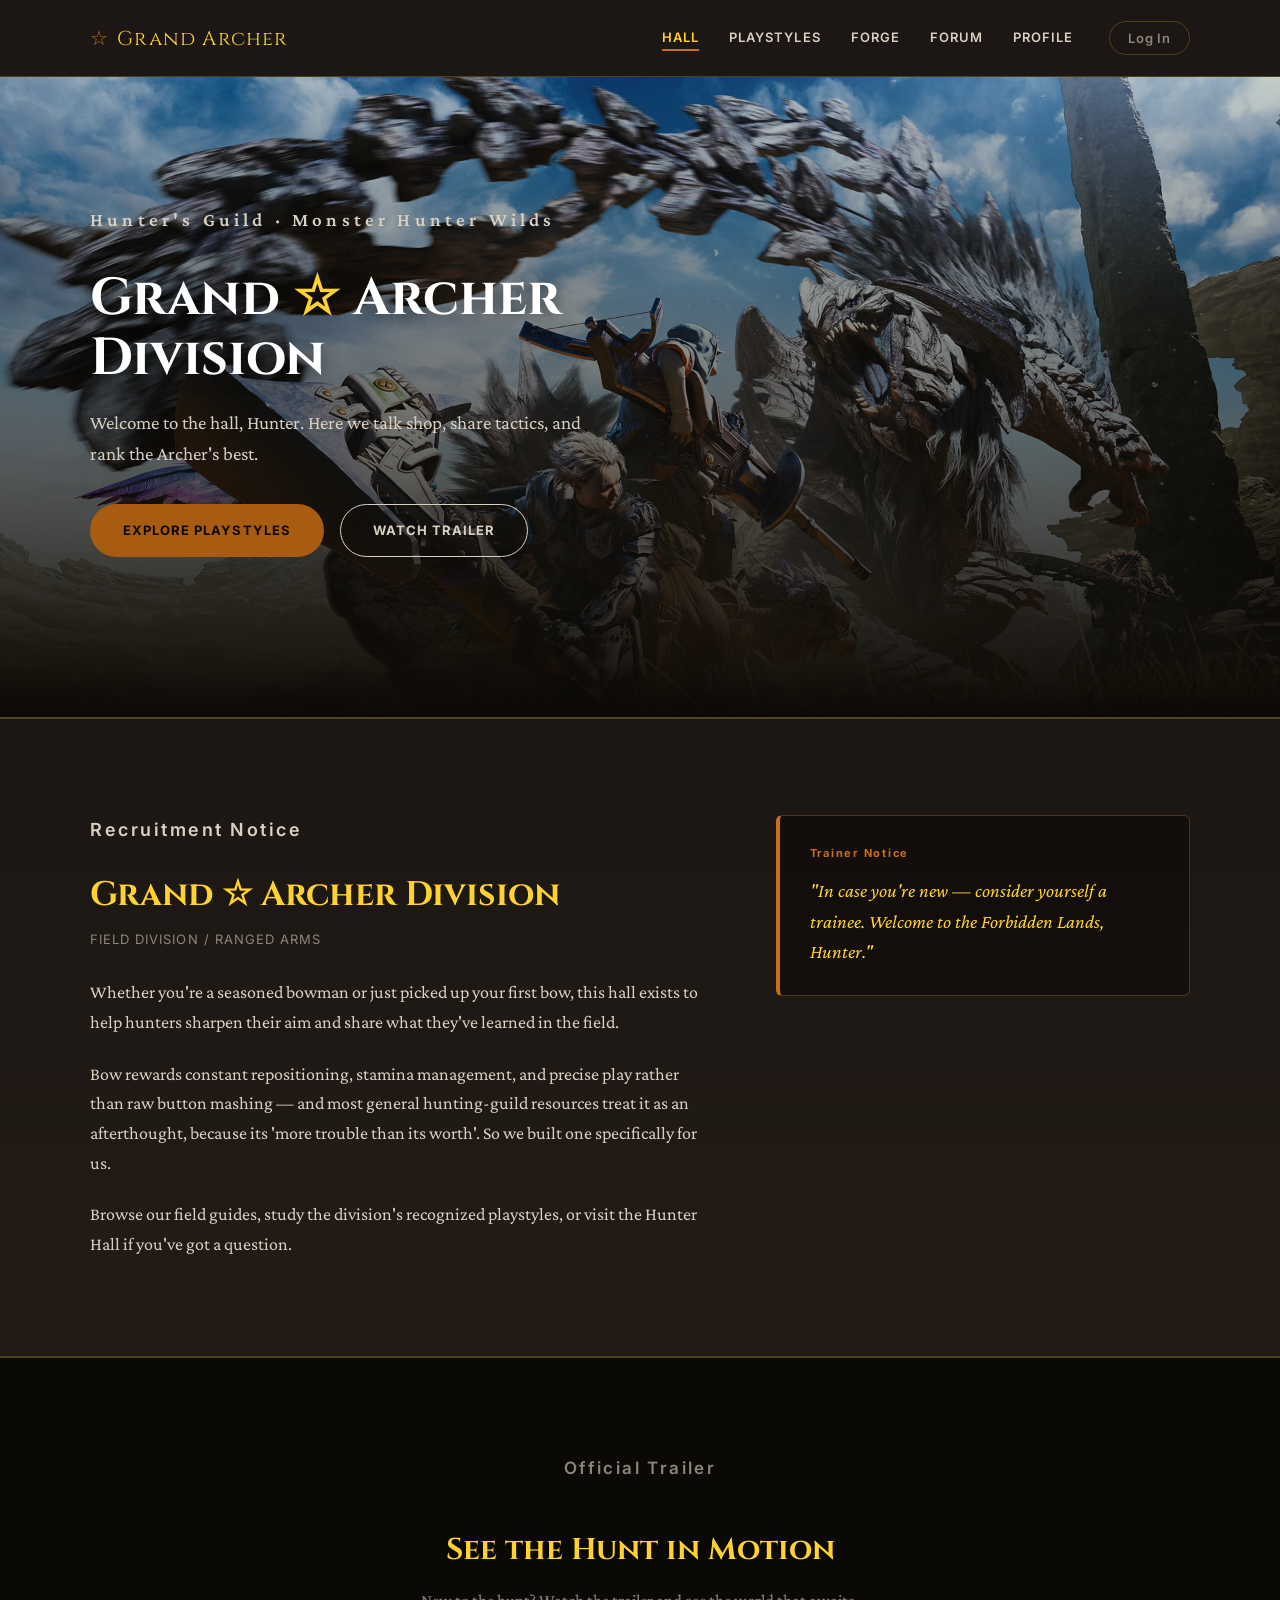
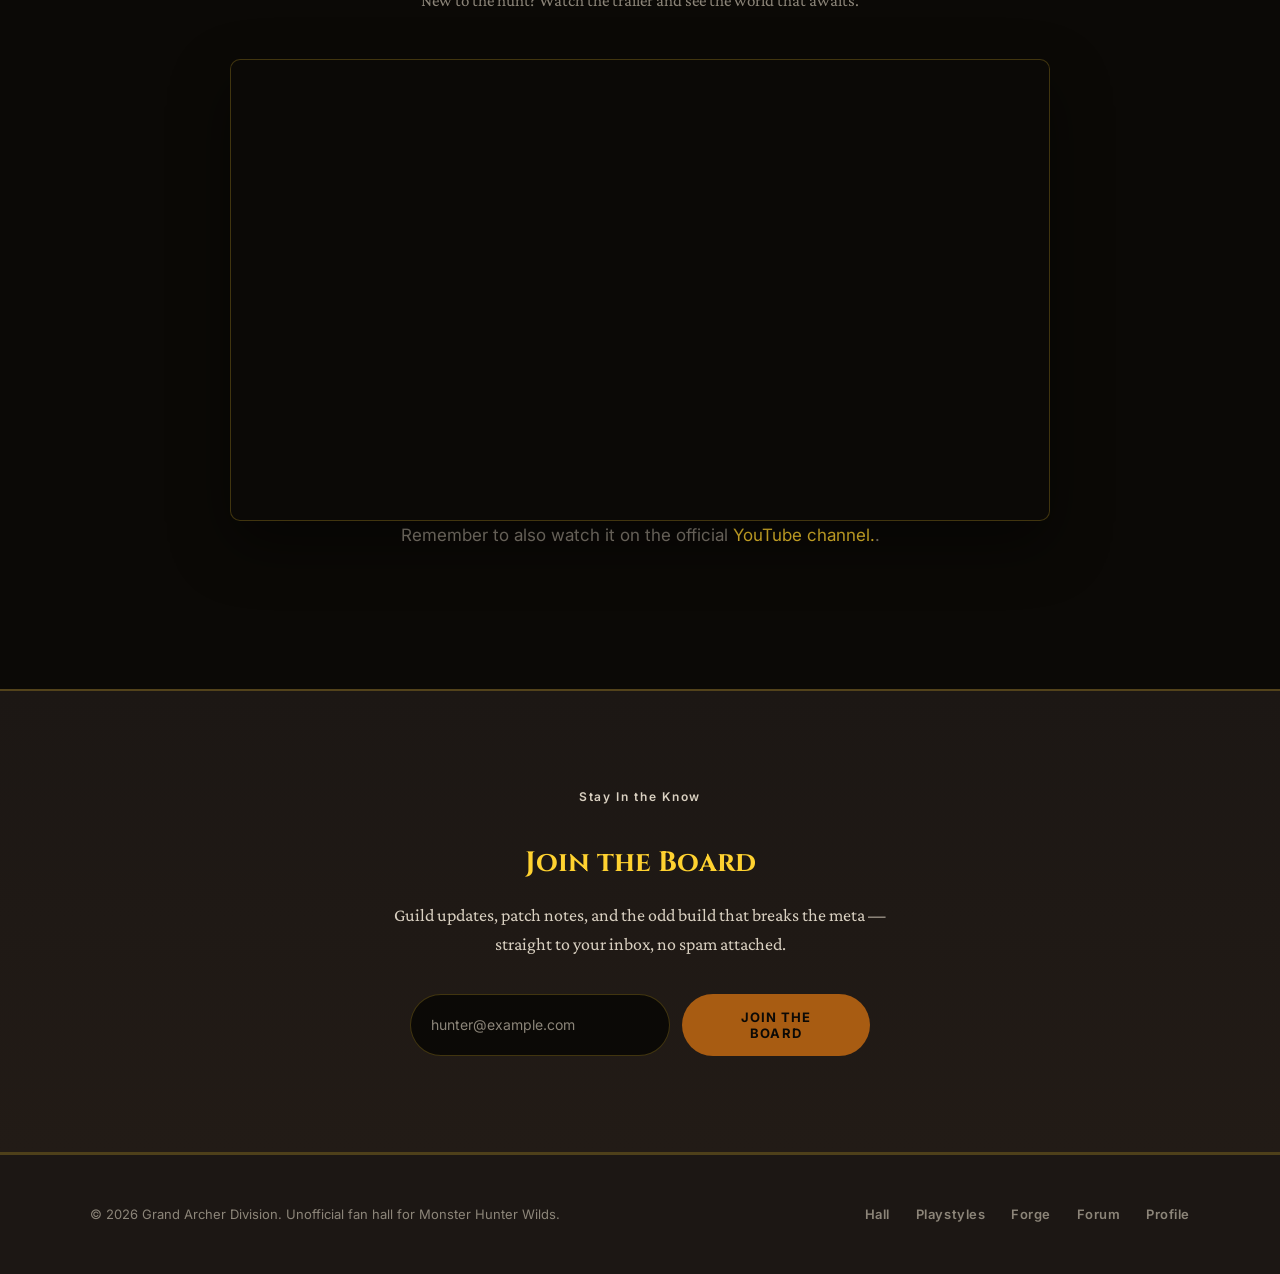
==== commit 92a9eafc: "lock in" ====
--- a/index.html
+++ b/index.html
@@ -17,10 +17,10 @@
 
 <header class="site-header">
   <div class="wrap">
-    <a href="GrandArcher-Index.html" class="wordmark"><span class="mark">☆</span> Grand Archer</a>
+    <a href="index.html" class="wordmark"><span class="mark">☆</span> Grand Archer</a>
     <nav class="main-nav" aria-label="Primary">
       <ul>
-        <li><a href="GrandArcher-Index.html" class="active">Hall</a></li>
+        <li><a href="index.html" class="active">Hall</a></li>
         <li><a href="GrandArcher-Playstyles.html">Playstyles</a></li>
         <li><a href="GrandArcher-Forge.html">Forge</a></li>
         <li><a href="GrandArcher-Forum.html">Forum</a></li>
@@ -118,7 +118,7 @@
   <div class="wrap">
     <p>&copy; 2026 Grand Archer Division. Unofficial fan hall for Monster Hunter Wilds.</p>
     <ul class="footer-links">
-      <li><a href="GrandArcher-Index.html">Hall</a></li>
+      <li><a href="index.html">Hall</a></li>
       <li><a href="GrandArcher-Playstyles.html">Playstyles</a></li>
       <li><a href="GrandArcher-Forge.html">Forge</a></li>
       <li><a href="GrandArcher-Forum.html">Forum</a></li>
